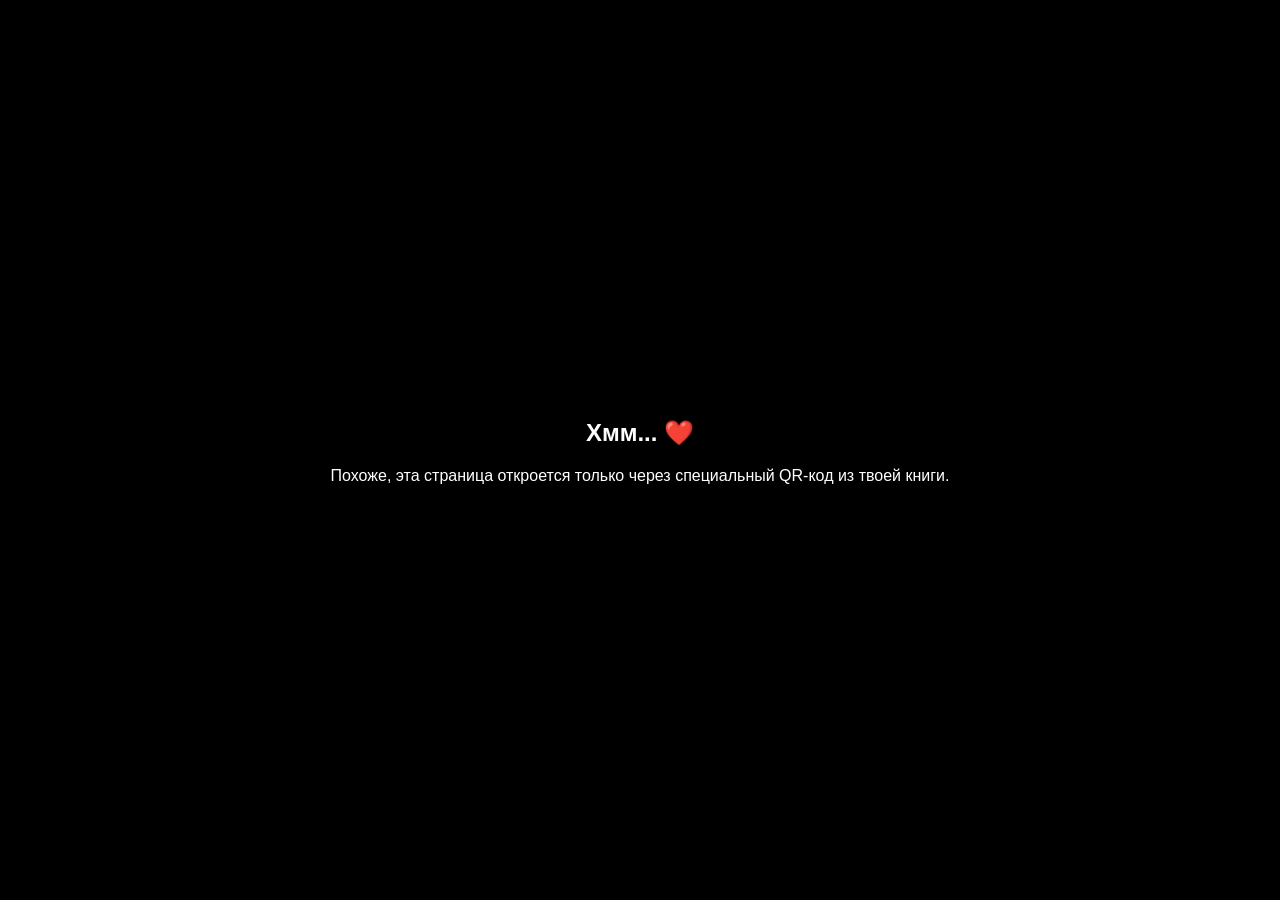
==== index.html @ 75db5b1b "Add files via upload" ====
<!DOCTYPE html>
<html lang="ru">
<head>
    <meta charset="UTF-8">
    <meta name="viewport" content="width=device-width, initial-scale=1.0">
    <title>Для тебя ❤️</title>
    <style>
        body { margin: 0; background: #000; color: white; display: flex; align-items: center; justify-content: center; height: 100vh; font-family: sans-serif; overflow: hidden; }
        video { width: 100%; max-height: 100vh; box-shadow: 0 0 20px rgba(255,105,180,0.3); }
        .error { text-align: center; padding: 20px; }
    </style>
</head>
<body>

    <div id="player-container">
        <video id="mainVideo" controls autoplay playsinline>
            <source src="" type="video/mp4">
        </video>
    </div>

    <div id="error-msg" class="error" style="display: none;">
        <h2>Хмм... ❤️</h2>
        <p>Похоже, эта страница откроется только через специальный QR-код из твоей книги.</p>
    </div>

    <script>
        // ТУТ ТВОИ КОДЫ И НАЗВАНИЯ ФАЙЛОВ
        const videoMap = {
            "moment1": "clip_hsgsuwgww.mp4",
            "smile": "v2_jks82ks.mp4",
            "first_date": "my_video_99.mp4"
        };

        const urlParams = new URLSearchParams(window.location.search);
        const videoId = urlParams.get('v');

        const videoElement = document.getElementById('mainVideo');
        const errorElement = document.getElementById('error-msg');

        if (videoId && videoMap[videoId]) {
            // Если код верный, ставим путь к видео из папки clips
            videoElement.querySelector('source').src = "clips/" + videoMap[videoId];
            videoElement.load();
        } else {
            // Если кода нет или он неверный — прячем плеер и показываем ошибку
            document.getElementById('player-container').style.display = 'none';
            errorElement.style.display = 'block';
        }
    </script>
</body>
</html>
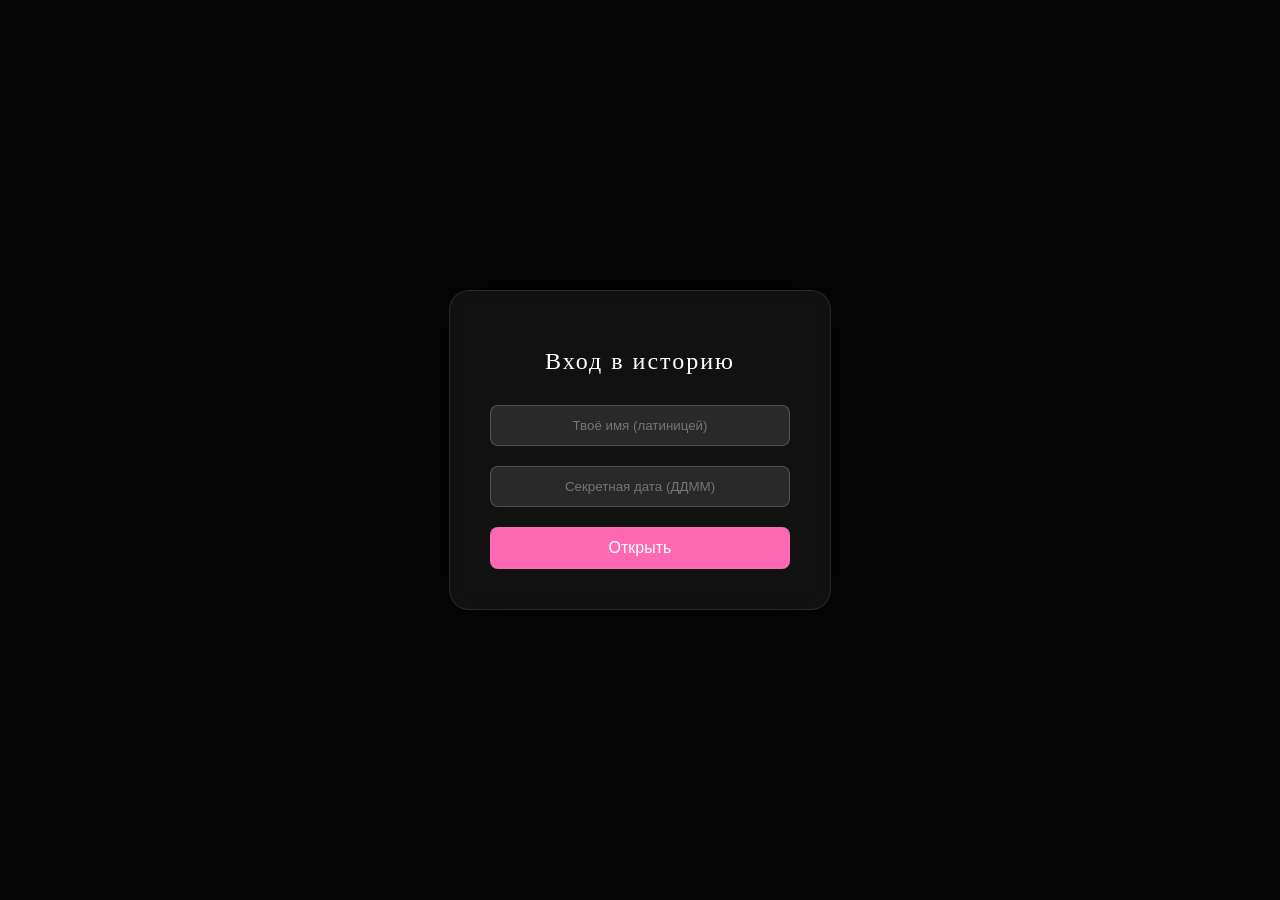
==== commit ade7597d: "changed index and add book" ====
--- a/index.html
+++ b/index.html
@@ -1,51 +1,44 @@
-<!DOCTYPE html>
-<html lang="ru">
-<head>
-    <meta charset="UTF-8">
-    <meta name="viewport" content="width=device-width, initial-scale=1.0">
-    <title>Для тебя ❤️</title>
-    <style>
-        body { margin: 0; background: #000; color: white; display: flex; align-items: center; justify-content: center; height: 100vh; font-family: sans-serif; overflow: hidden; }
-        video { width: 100%; max-height: 100vh; box-shadow: 0 0 20px rgba(255,105,180,0.3); }
-        .error { text-align: center; padding: 20px; }
-    </style>
-</head>
-<body>
-
-    <div id="player-container">
-        <video id="mainVideo" controls autoplay playsinline>
-            <source src="" type="video/mp4">
-        </video>
-    </div>
-
-    <div id="error-msg" class="error" style="display: none;">
-        <h2>Хмм... ❤️</h2>
-        <p>Похоже, эта страница откроется только через специальный QR-код из твоей книги.</p>
-    </div>
-
-    <script>
-        // ТУТ ТВОИ КОДЫ И НАЗВАНИЯ ФАЙЛОВ
-        const videoMap = {
-            "moment1": "clip_hsgsuwgww.mp4",
-            "smile": "v2_jks82ks.mp4",
-            "first_date": "my_video_99.mp4"
-        };
-
-        const urlParams = new URLSearchParams(window.location.search);
-        const videoId = urlParams.get('v');
-
-        const videoElement = document.getElementById('mainVideo');
-        const errorElement = document.getElementById('error-msg');
-
-        if (videoId && videoMap[videoId]) {
-            // Если код верный, ставим путь к видео из папки clips
-            videoElement.querySelector('source').src = "clips/" + videoMap[videoId];
-            videoElement.load();
-        } else {
-            // Если кода нет или он неверный — прячем плеер и показываем ошибку
-            document.getElementById('player-container').style.display = 'none';
-            errorElement.style.display = 'block';
-        }
-    </script>
-</body>
-</html>
+<!DOCTYPE html>
+<html lang="ru">
+<head>
+    <meta charset="UTF-8">
+    <meta name="viewport" content="width=device-width, initial-scale=1.0">
+    <title>Почему ты? ❤️</title>
+    <link rel="stylesheet" href="assets/css/style.css">
+    <style>
+        body { margin: 0; padding: 0; background: #050505; color: #fff; font-family: 'Georgia', serif; display: flex; align-items: center; justify-content: center; height: 100vh; overflow: hidden; }
+        .login-card { background: rgba(255, 255, 255, 0.05); backdrop-filter: blur(10px); padding: 40px; border-radius: 20px; border: 1px solid rgba(255, 255, 255, 0.1); text-align: center; box-shadow: 0 0 50px rgba(0, 0, 0, 0.5); width: 300px; z-index: 10; }
+        h1 { font-weight: 300; letter-spacing: 2px; margin-bottom: 30px; font-size: 24px; }
+        input { width: 100%; padding: 12px; margin-bottom: 20px; background: rgba(255, 255, 255, 0.1); border: 1px solid rgba(255, 255, 255, 0.2); border-radius: 8px; color: #fff; text-align: center; box-sizing: border-box; outline: none; transition: 0.3s; }
+        input:focus { border-color: #ff69b4; background: rgba(255, 255, 255, 0.15); }
+        button { width: 100%; padding: 12px; background: #ff69b4; border: none; border-radius: 8px; color: white; cursor: pointer; font-size: 16px; transition: 0.3s; }
+        button:hover { background: #ff1493; transform: translateY(-2px); box-shadow: 0 5px 15px rgba(255, 105, 180, 0.4); }
+        /* Фон со звездами (простой эффект) */
+        .stars { position: absolute; top: 0; left: 0; width: 100%; height: 100%; background: url('assets/images/prologue_bg.jpg') center/cover; opacity: 0.5; z-index: 1; }
+    </style>
+</head>
+<body>
+    <div class="stars"></div>
+    <div class="login-card">
+        <h1>Вход в историю</h1>
+        <input type="text" id="login" placeholder="Твоё имя (латиницей)">
+        <input type="password" id="pass" placeholder="Секретная дата (ДДММ)">
+        <button onclick="enterBook()">Открыть</button>
+    </div>
+
+    <script>
+        function enterBook() {
+            const user = document.getElementById('login').value.toLowerCase().trim();
+            const pass = document.getElementById('pass').value;
+
+            // Настроим твои данные тут
+            if (user === "ayka" && pass === "180626") { // Пример: имя и дата
+                sessionStorage.setItem('access', 'true'); // Чтобы нельзя было просто зайти на book.html по ссылке
+                window.location.href = "book.html";
+            } else {
+                alert("Хмм, кажется, ты ошиблась... Посмотри подсказку на первой странице книги ❤️");
+            }
+        }
+    </script>
+</body>
+</html>
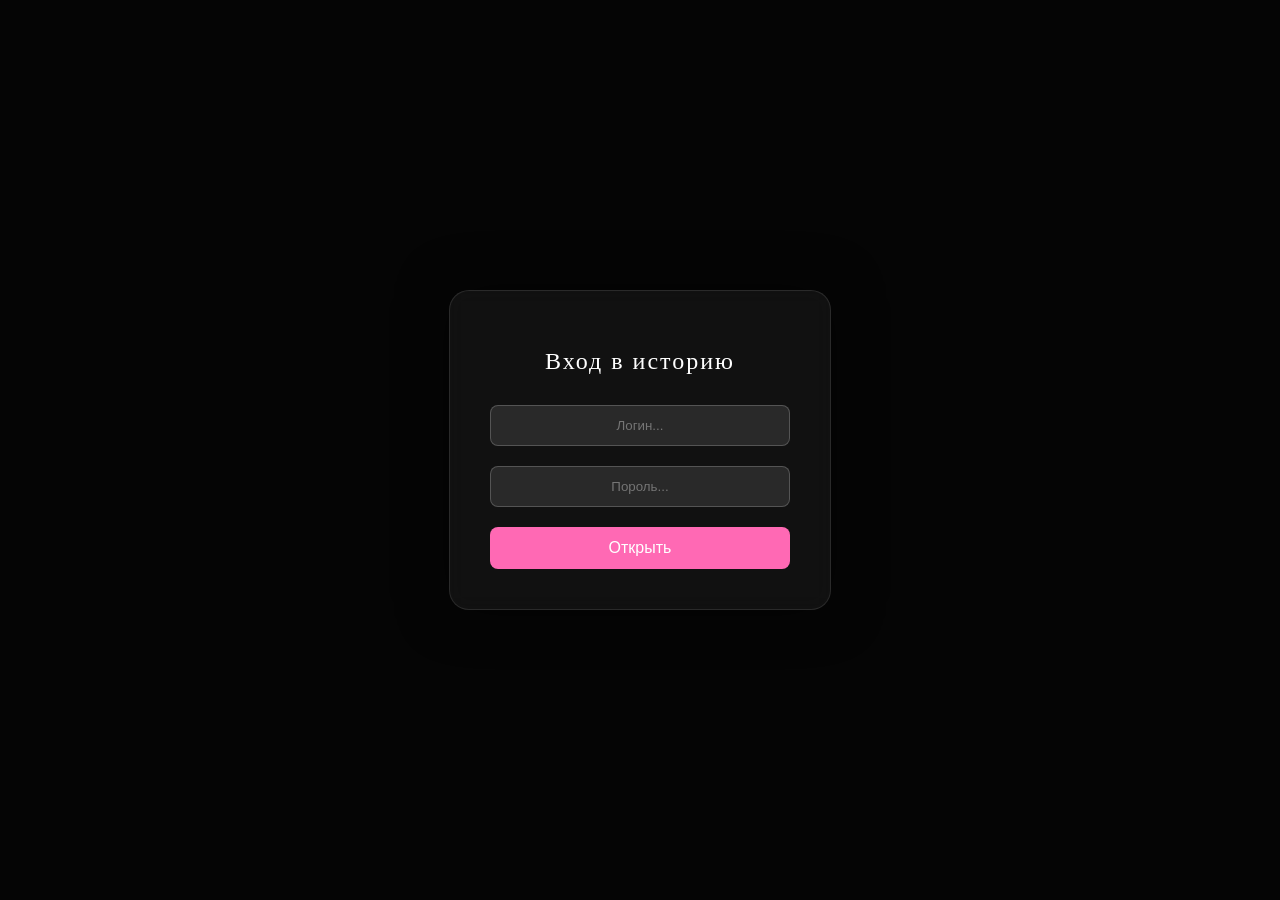
==== commit f087e6cb: "update" ====
--- a/index.html
+++ b/index.html
@@ -5,24 +5,13 @@
     <meta name="viewport" content="width=device-width, initial-scale=1.0">
     <title>Почему ты? ❤️</title>
     <link rel="stylesheet" href="assets/css/style.css">
-    <style>
-        body { margin: 0; padding: 0; background: #050505; color: #fff; font-family: 'Georgia', serif; display: flex; align-items: center; justify-content: center; height: 100vh; overflow: hidden; }
-        .login-card { background: rgba(255, 255, 255, 0.05); backdrop-filter: blur(10px); padding: 40px; border-radius: 20px; border: 1px solid rgba(255, 255, 255, 0.1); text-align: center; box-shadow: 0 0 50px rgba(0, 0, 0, 0.5); width: 300px; z-index: 10; }
-        h1 { font-weight: 300; letter-spacing: 2px; margin-bottom: 30px; font-size: 24px; }
-        input { width: 100%; padding: 12px; margin-bottom: 20px; background: rgba(255, 255, 255, 0.1); border: 1px solid rgba(255, 255, 255, 0.2); border-radius: 8px; color: #fff; text-align: center; box-sizing: border-box; outline: none; transition: 0.3s; }
-        input:focus { border-color: #ff69b4; background: rgba(255, 255, 255, 0.15); }
-        button { width: 100%; padding: 12px; background: #ff69b4; border: none; border-radius: 8px; color: white; cursor: pointer; font-size: 16px; transition: 0.3s; }
-        button:hover { background: #ff1493; transform: translateY(-2px); box-shadow: 0 5px 15px rgba(255, 105, 180, 0.4); }
-        /* Фон со звездами (простой эффект) */
-        .stars { position: absolute; top: 0; left: 0; width: 100%; height: 100%; background: url('assets/images/prologue_bg.jpg') center/cover; opacity: 0.5; z-index: 1; }
-    </style>
 </head>
 <body>
     <div class="stars"></div>
     <div class="login-card">
         <h1>Вход в историю</h1>
-        <input type="text" id="login" placeholder="Твоё имя (латиницей)">
-        <input type="password" id="pass" placeholder="Секретная дата (ДДММ)">
+        <input type="text" id="login" placeholder="Логин...">
+        <input type="password" id="pass" placeholder="Пороль...">
         <button onclick="enterBook()">Открыть</button>
     </div>
 
@@ -32,7 +21,7 @@
             const pass = document.getElementById('pass').value;
 
             // Настроим твои данные тут
-            if (user === "ayka" && pass === "180626") { // Пример: имя и дата
+            if (user === "deinherz" && pass === "180626") { // Пример: имя и дата
                 sessionStorage.setItem('access', 'true'); // Чтобы нельзя было просто зайти на book.html по ссылке
                 window.location.href = "book.html";
             } else {
--- a/assets/css/style.css
+++ b/assets/css/style.css
@@ -0,0 +1,9 @@
+body { margin: 0; padding: 0; background: #050505; color: #fff; font-family: 'Georgia', serif; display: flex; align-items: center; justify-content: center; height: 100vh; overflow: hidden; }
+        .login-card { background: rgba(255, 255, 255, 0.05); backdrop-filter: blur(10px); padding: 40px; border-radius: 20px; border: 1px solid rgba(255, 255, 255, 0.1); text-align: center; box-shadow: 0 0 50px rgba(0, 0, 0, 0.5); width: 300px; z-index: 10; }
+        h1 { font-weight: 300; letter-spacing: 2px; margin-bottom: 30px; font-size: 24px; }
+        input { width: 100%; padding: 12px; margin-bottom: 20px; background: rgba(255, 255, 255, 0.1); border: 1px solid rgba(255, 255, 255, 0.2); border-radius: 8px; color: ####ffffff; text-align: center; box-sizing: border-box; outline: none; transition: 0.3s; }
+        input:focus { border-color: #ff69b4; background: rgba(255, 255, 255, 0.15); }
+        button { width: 100%; padding: 12px; background: #ff69b4; border: none; border-radius: 8px; color: white; cursor: pointer; font-size: 16px; transition: 0.3s; }
+        button:hover { background: #ff1493; transform: translateY(-2px); box-shadow: 0 5px 15px rgba(255, 105, 180, 0.4); }
+        /* Фон со звездами (простой эффект) */
+        .stars { position: absolute; top: 0; left: 0; width: 100%; height: 100%; background: url('assets/images/prologue_bg.jpg') center/cover; opacity: 0.5; z-index: 1; }
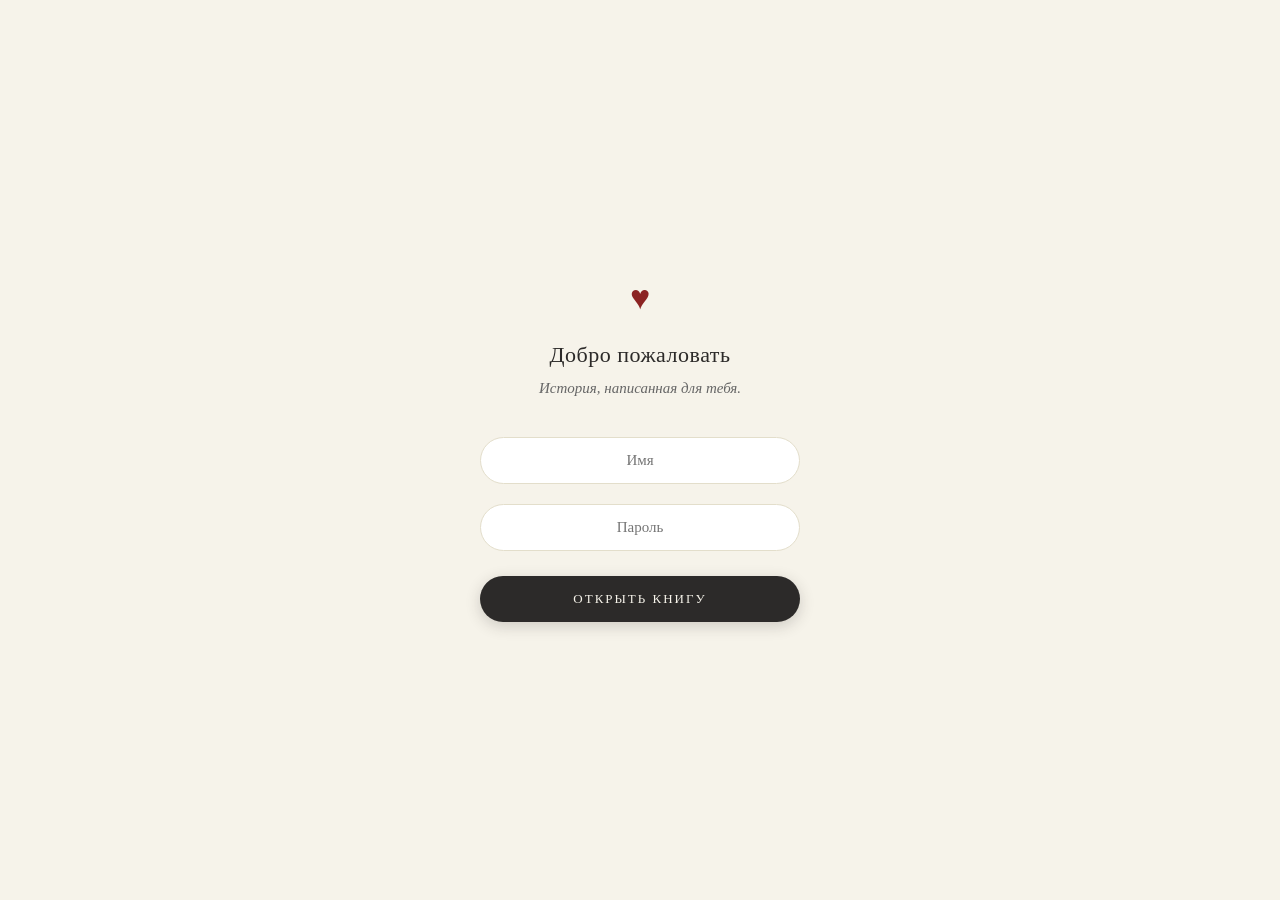
==== commit 4af0a949: "changed all book style" ====
--- a/index.html
+++ b/index.html
@@ -3,31 +3,24 @@
 <head>
     <meta charset="UTF-8">
     <meta name="viewport" content="width=device-width, initial-scale=1.0">
-    <title>Почему ты? ❤️</title>
+    <title>Вход — 101 Причина для Айки</title>
     <link rel="stylesheet" href="assets/css/style.css">
 </head>
 <body>
-    <div class="stars"></div>
-    <div class="login-card">
-        <h1>Вход в историю</h1>
-        <input type="text" id="login" placeholder="Логин...">
-        <input type="password" id="pass" placeholder="Пороль...">
-        <button onclick="enterBook()">Открыть</button>
+
+    <div class="login-container">
+        <div class="logo">♥</div>
+        <h1>Добро пожаловать</h1>
+        <p>История, написанная для тебя.</p>
+        
+        <form id="loginForm">
+            <input type="text" id="username" placeholder="Имя" required>
+            <input type="password" id="password" placeholder="Пароль" required>
+            <button type="submit">Открыть книгу</button>
+        </form>
+        <div id="errorMessage" class="error">Неверные данные. Попробуй еще раз.</div>
     </div>
 
-    <script>
-        function enterBook() {
-            const user = document.getElementById('login').value.toLowerCase().trim();
-            const pass = document.getElementById('pass').value;
-
-            // Настроим твои данные тут
-            if (user === "deinherz" && pass === "180626") { // Пример: имя и дата
-                sessionStorage.setItem('access', 'true'); // Чтобы нельзя было просто зайти на book.html по ссылке
-                window.location.href = "book.html";
-            } else {
-                alert("Хмм, кажется, ты ошиблась... Посмотри подсказку на первой странице книги ❤️");
-            }
-        }
-    </script>
+    <script src="assets/js/book.js"></script>
 </body>
 </html>
--- a/assets/css/style.css
+++ b/assets/css/style.css
@@ -1,9 +1,130 @@
-body { margin: 0; padding: 0; background: #050505; color: #fff; font-family: 'Georgia', serif; display: flex; align-items: center; justify-content: center; height: 100vh; overflow: hidden; }
-        .login-card { background: rgba(255, 255, 255, 0.05); backdrop-filter: blur(10px); padding: 40px; border-radius: 20px; border: 1px solid rgba(255, 255, 255, 0.1); text-align: center; box-shadow: 0 0 50px rgba(0, 0, 0, 0.5); width: 300px; z-index: 10; }
-        h1 { font-weight: 300; letter-spacing: 2px; margin-bottom: 30px; font-size: 24px; }
-        input { width: 100%; padding: 12px; margin-bottom: 20px; background: rgba(255, 255, 255, 0.1); border: 1px solid rgba(255, 255, 255, 0.2); border-radius: 8px; color: ####ffffff; text-align: center; box-sizing: border-box; outline: none; transition: 0.3s; }
-        input:focus { border-color: #ff69b4; background: rgba(255, 255, 255, 0.15); }
-        button { width: 100%; padding: 12px; background: #ff69b4; border: none; border-radius: 8px; color: white; cursor: pointer; font-size: 16px; transition: 0.3s; }
-        button:hover { background: #ff1493; transform: translateY(-2px); box-shadow: 0 5px 15px rgba(255, 105, 180, 0.4); }
-        /* Фон со звездами (простой эффект) */
-        .stars { position: absolute; top: 0; left: 0; width: 100%; height: 100%; background: url('assets/images/prologue_bg.jpg') center/cover; opacity: 0.5; z-index: 1; }+/* Полностью обновленный assets/css/style.css */
+
+/* Базовый сброс и центрирование */
+* {
+    box-shadow: none;
+    box-sizing: border-box;
+    margin: 0;
+    padding: 0;
+    /* Убираем синее выделение при тапе на мобилках */
+    -webkit-tap-highlight-color: transparent; 
+}
+
+body {
+    background-color: #f6f3ea;
+    font-family: 'Georgia', serif;
+    display: flex;
+    justify-content: center;
+    align-items: center;
+    height: 100vh;
+    margin: 0;
+    padding: 20px;
+}
+
+/* Контейнер формы */
+.login-container {
+    text-align: center;
+    width: 100%;
+    max-width: 320px; /* Чуть-чуть расширим для лучшего баланса */
+}
+
+/* Изящное бьющееся сердечко */
+.logo { 
+    color: #8c2323; 
+    font-size: 34px; 
+    margin-bottom: 25px;
+    animation: heartbeat 1.4s infinite ease-in-out;
+}
+
+h1 { 
+    font-size: 22px; 
+    font-weight: normal; 
+    color: #2c2a29; 
+    margin-bottom: 12px; 
+    letter-spacing: 0.5px;
+}
+
+p {
+    font-size: 15px;
+    color: #666;
+    font-style: italic;
+    margin-bottom: 30px;
+}
+
+/* Сглаживаем и смягчаем поля ввода (Имя / Пароль) */
+input {
+    width: 100%;
+    padding: 14px 20px;
+    margin: 10px 0;
+    border: 1px solid #e3decb; /* Сделали границу мягче, чтобы не резала глаз */
+    background: #ffffff;
+    text-align: center;
+    font-family: 'Georgia', serif;
+    font-size: 15px;
+    color: #2c2a29;
+    
+    /* Вот она, магия сглаживания углов */
+    border-radius: 25px; 
+    
+    transition: all 0.3s ease;
+    outline: none;
+}
+
+/* Эффект легкого фокуса при нажатии на поле ввода */
+input:focus {
+    border-color: #b5a895;
+    background-color: #fffdf9;
+}
+
+/* Делаем кнопку «ОТКРЫТЬ КНИГУ» идеальной формы */
+button {
+    width: 100%;
+    padding: 15px 20px;
+    background: #2c2a29;
+    color: #f6f3ea;
+    border: none;
+    cursor: pointer;
+    font-family: 'Georgia', serif;
+    font-size: 13px;
+    text-transform: uppercase;
+    letter-spacing: 2px; /* Чуть увеличили расстояние между буквами для стиля */
+    margin-top: 15px;
+    
+    /* Сглаживаем углы кнопки, делая её аккуратной и овальной */
+    border-radius: 25px; 
+    
+    /* Мягкая, дорогая тень для объема */
+    box-shadow: 0 4px 15px rgba(44, 42, 41, 0.2); 
+    
+    transition: all 0.3s ease;
+}
+
+/* Интерактив при нажатии */
+button:hover {
+    background: #403d3a;
+    transform: translateY(-1px);
+    box-shadow: 0 6px 20px rgba(44, 42, 41, 0.25);
+}
+
+button:active {
+    transform: translateY(1px);
+    box-shadow: 0 2px 10px rgba(44, 42, 41, 0.2);
+}
+
+/* Стили для ошибки */
+.error { 
+    color: #8c2323; 
+    font-size: 13px; 
+    margin-top: 20px; 
+    display: none; 
+    font-style: italic;
+}
+
+/* Анимация для сердечка, чтобы страница ожила */
+@keyframes heartbeat {
+    0% { transform: scale(1); }
+    14% { transform: scale(1.15); }
+    28% { transform: scale(1); }
+    42% { transform: scale(1.15); }
+    70% { transform: scale(1); }
+}
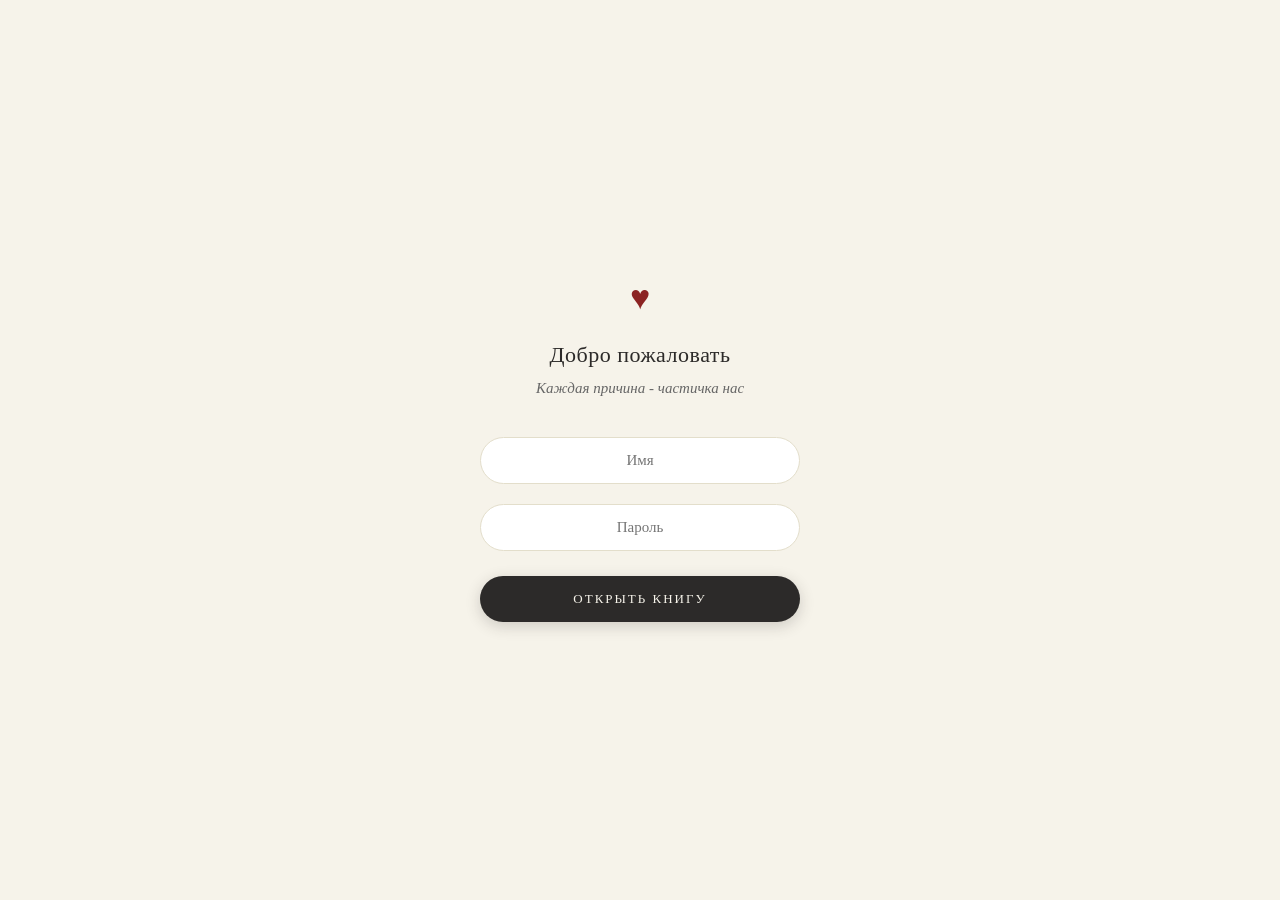
==== commit d671e4d1: "deploy everything" ====
--- a/index.html
+++ b/index.html
@@ -3,7 +3,7 @@
 <head>
     <meta charset="UTF-8">
     <meta name="viewport" content="width=device-width, initial-scale=1.0">
-    <title>Вход — 101 Причина для Айки</title>
+    <title>Вход — 100 Причина для Айки</title>
     <link rel="stylesheet" href="assets/css/style.css">
 </head>
 <body>
@@ -11,7 +11,7 @@
     <div class="login-container">
         <div class="logo">♥</div>
         <h1>Добро пожаловать</h1>
-        <p>История, написанная для тебя.</p>
+        <p>Каждая причина - частичка нас</p>
         
         <form id="loginForm">
             <input type="text" id="username" placeholder="Имя" required>
